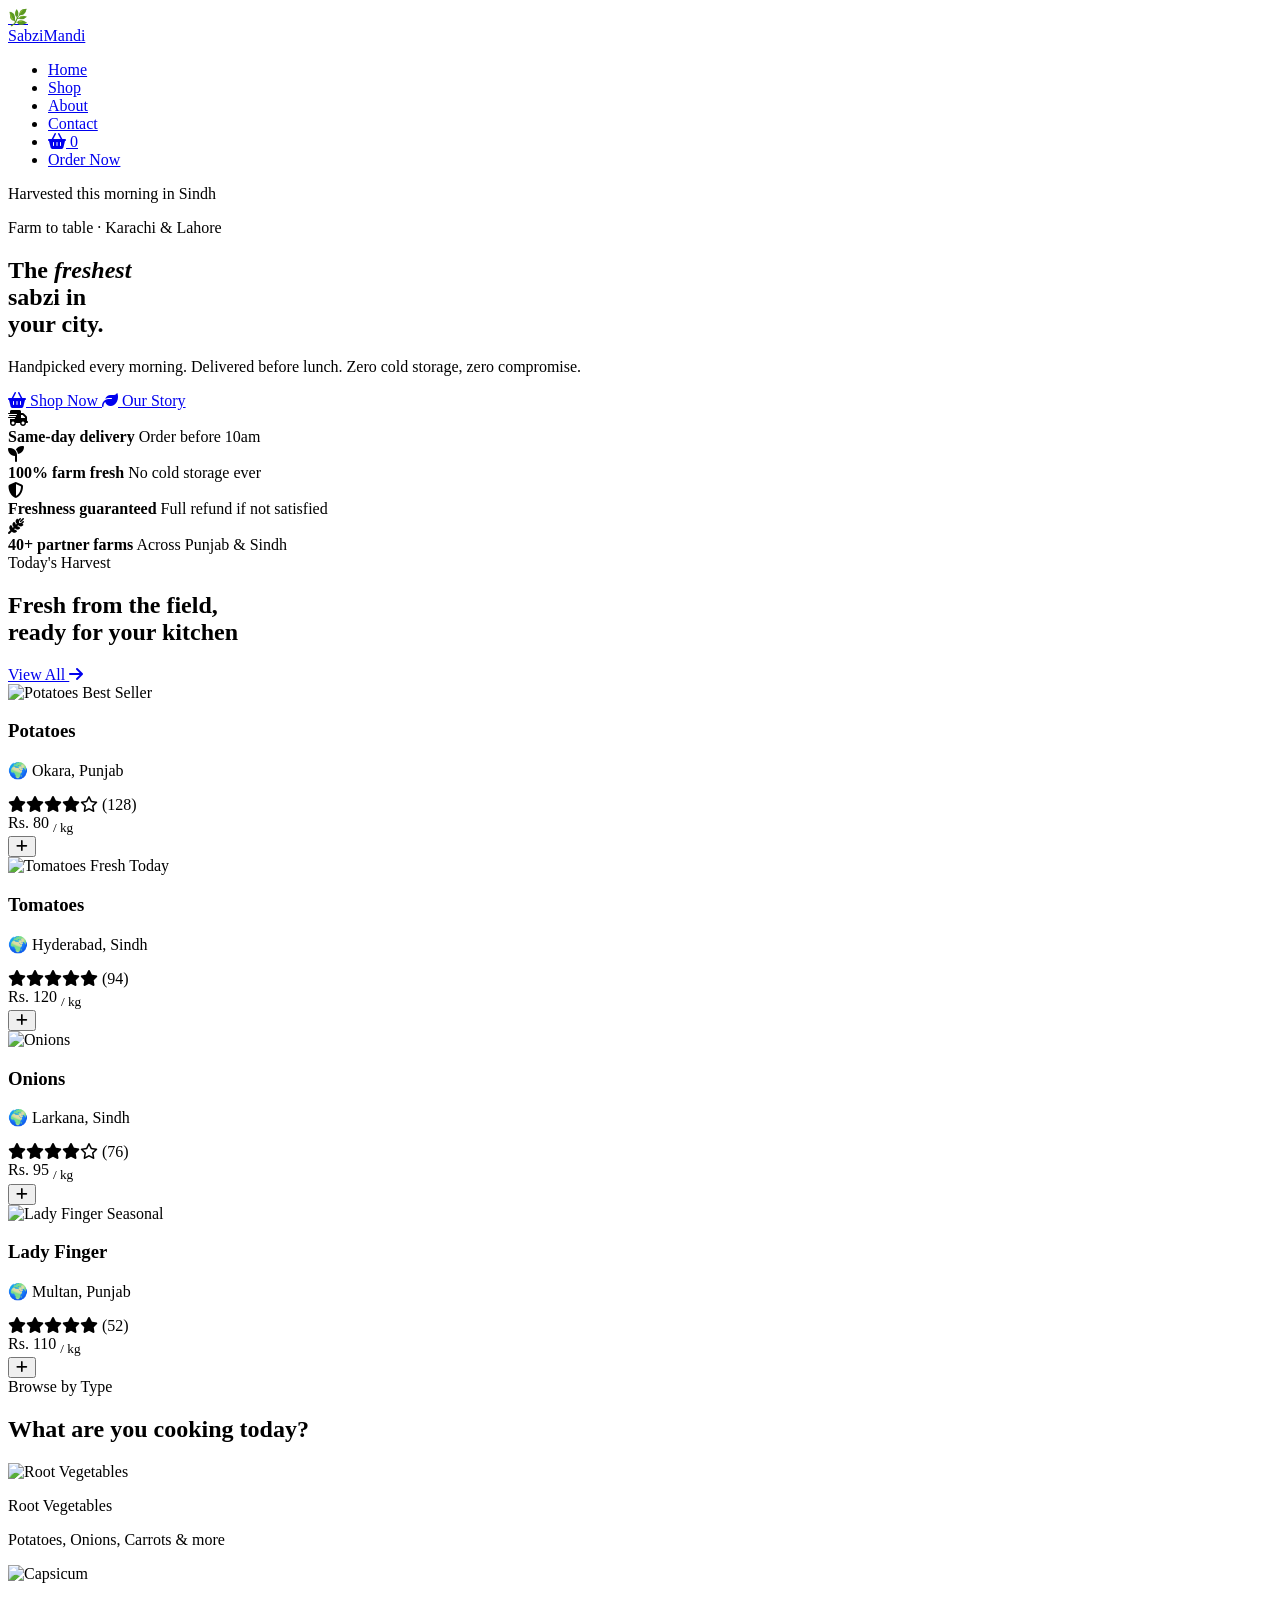
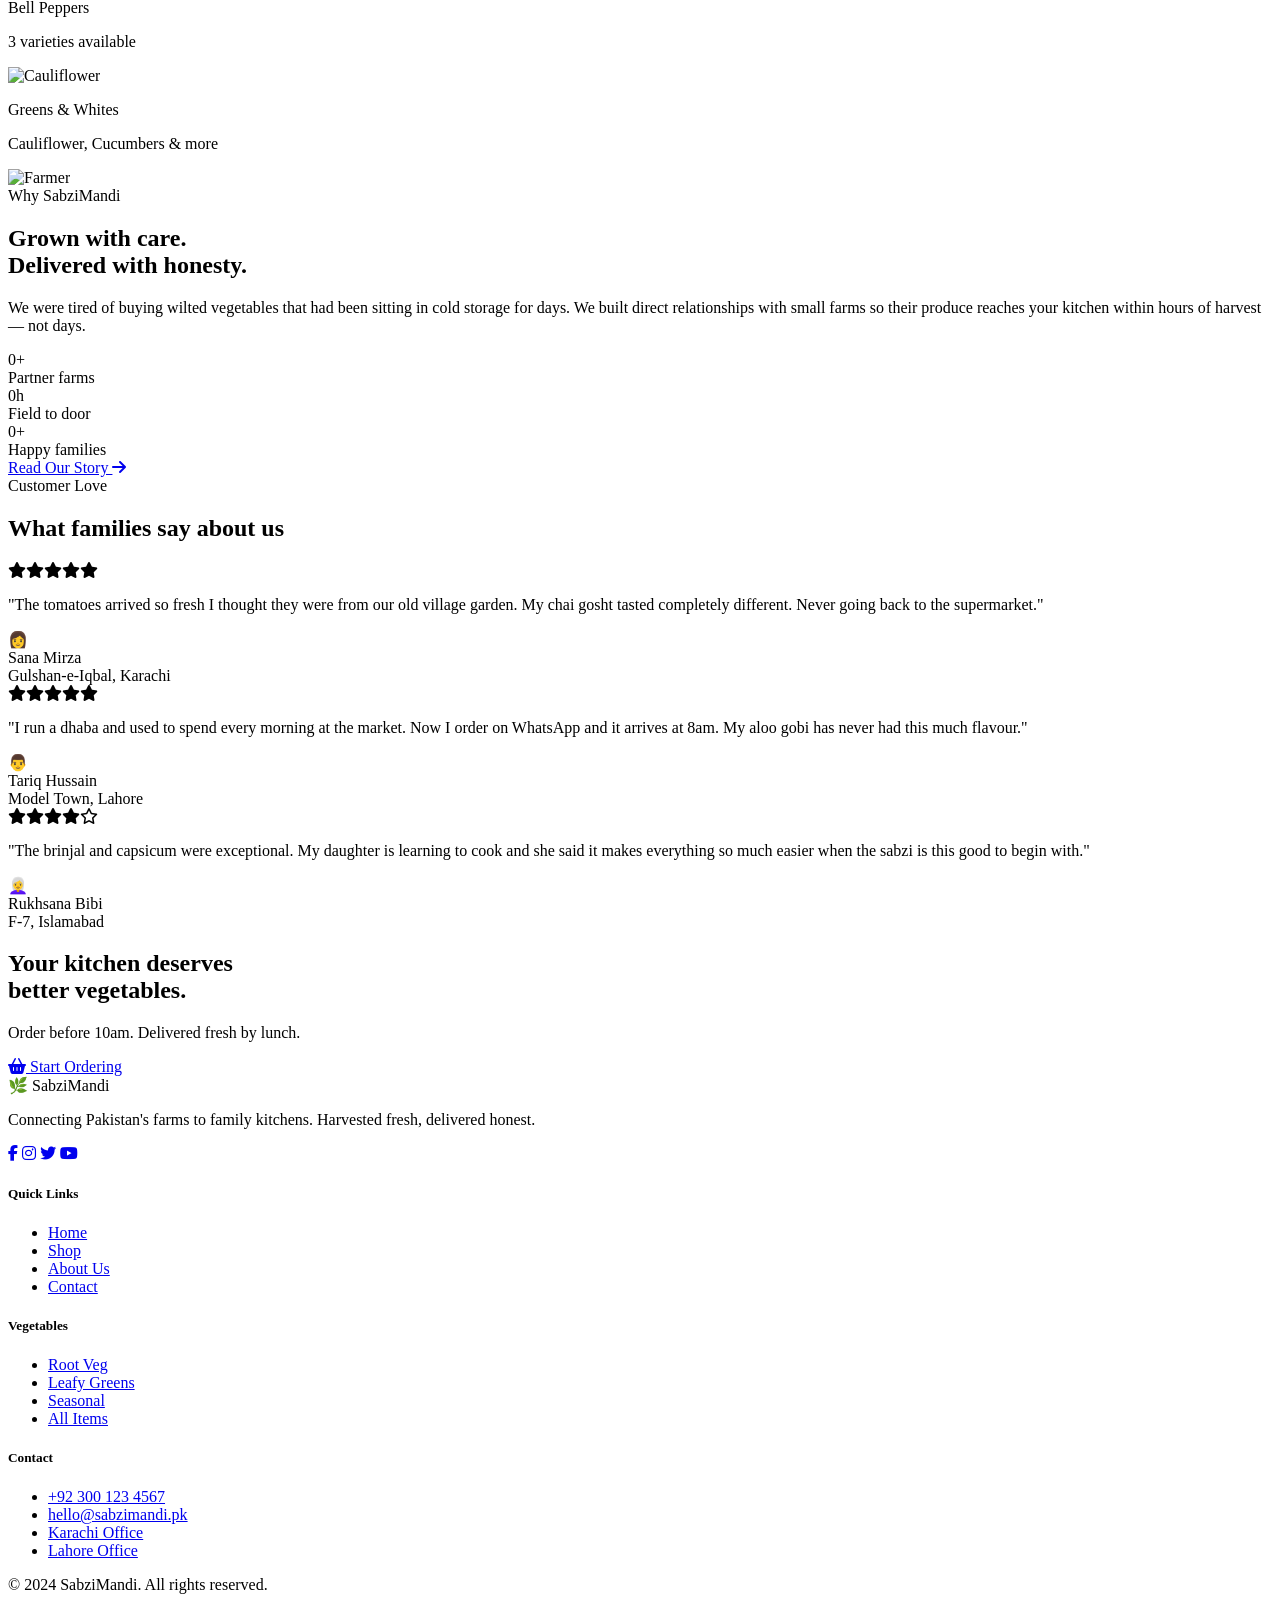
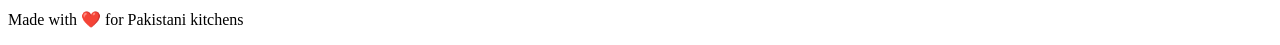
==== index.html @ 68f0e215 "index.html code updated" ====
<!DOCTYPE html>
<html lang="en">
<head>
  <meta charset="UTF-8" />
  <meta name="viewport" content="width=device-width, initial-scale=1.0" />
  <title>SabziMandi — Farm Fresh Vegetables</title>
  <link rel="stylesheet" href="https://cdnjs.cloudflare.com/ajax/libs/font-awesome/6.5.1/css/all.min.css" crossorigin="anonymous" />
  <link rel="stylesheet" href="css/main.css" />
  <link rel="stylesheet" href="css/style.css" />
</head>
<body>

<!-- ── NAV ── -->
<nav class="nav">
  <a class="nav-brand" href="index.html">
    <div class="brand-icon">🌿</div>
    <span class="brand-name">SabziMandi</span>
  </a>
  <ul class="nav-links">
    <li><a href="index.html" class="active">Home</a></li>
    <li><a href="pages/shop.html">Shop</a></li>
    <li><a href="pages/about.html">About</a></li>
    <li><a href="pages/contact.html">Contact</a></li>
    <li>
      <a href="pages/cart.html" class="cart-badge">
        <i class="fa-solid fa-basket-shopping"></i>
        <span class="cart-count count">0</span>
      </a>
    </li>
    <li><a href="pages/shop.html" class="nav-cta-btn">Order Now</a></li>
  </ul>
  <div class="nav-hamburger" onclick="document.querySelector('.nav-links').style.display='flex'">
    <span></span><span></span><span></span>
  </div>
</nav>

<!-- ── HERO ── -->
<section class="hero">
  <div class="hero-parallax"></div>
  <div class="hero-overlay"></div>

  <div class="hero-pill">
    <div class="dot"></div>
    Harvested this morning in Sindh
  </div>

  <div class="hero-content">
    <p class="eyebrow">Farm to table · Karachi & Lahore</p>
    <h1 class="hero-title">
      The <em>freshest</em><br>sabzi in<br>your city.
    </h1>
    <p class="hero-sub">Handpicked every morning. Delivered before lunch. Zero cold storage, zero compromise.</p>
    <div class="hero-actions">
      <a href="pages/shop.html" class="btn btn-primary">
        <i class="fa-solid fa-basket-shopping"></i> Shop Now
      </a>
      <a href="pages/about.html" class="btn btn-ghost">
        <i class="fa-solid fa-leaf"></i> Our Story
      </a>
    </div>
  </div>
</section>

<!-- ── TRUST STRIP ── -->
<div class="trust">
  <div class="trust-item reveal delay-1">
    <i class="fa-solid fa-truck-fast"></i>
    <div class="trust-item-text">
      <strong>Same-day delivery</strong>
      <span>Order before 10am</span>
    </div>
  </div>
  <div class="trust-item reveal delay-2">
    <i class="fa-solid fa-seedling"></i>
    <div class="trust-item-text">
      <strong>100% farm fresh</strong>
      <span>No cold storage ever</span>
    </div>
  </div>
  <div class="trust-item reveal delay-3">
    <i class="fa-solid fa-shield-halved"></i>
    <div class="trust-item-text">
      <strong>Freshness guaranteed</strong>
      <span>Full refund if not satisfied</span>
    </div>
  </div>
  <div class="trust-item reveal delay-4">
    <i class="fa-solid fa-wheat-awn"></i>
    <div class="trust-item-text">
      <strong>40+ partner farms</strong>
      <span>Across Punjab & Sindh</span>
    </div>
  </div>
</div>

<!-- ── FEATURED PRODUCTS ── -->
<section class="section products-section" id="items">
  <div class="section-header">
    <div class="section-title-group reveal">
      <span class="eyebrow">Today's Harvest</span>
      <h2>Fresh from the field,<br>ready for your kitchen</h2>
    </div>
    <a href="pages/shop.html" class="btn btn-dark reveal">
      View All <i class="fa-solid fa-arrow-right"></i>
    </a>
  </div>

  <div class="products-grid" data-stagger>

    <div class="product-card">
      <div class="product-card-img">
        <img src="https://images.unsplash.com/photo-1518977676601-b53f82aba655?w=500&q=80" alt="Potatoes" loading="lazy" />
        <span class="product-badge badge-hot">Best Seller</span>
      </div>
      <div class="product-card-body">
        <h3 class="product-name">Potatoes</h3>
        <p class="product-origin">🌍 Okara, Punjab</p>
        <div class="product-stars">
          <i class="fa-solid fa-star"></i><i class="fa-solid fa-star"></i><i class="fa-solid fa-star"></i><i class="fa-solid fa-star"></i><i class="fa-regular fa-star"></i>
          <span>(128)</span>
        </div>
        <div class="product-footer">
          <div class="product-price">Rs. 80 <sub>/ kg</sub></div>
          <button type="button" class="add-btn" onclick="addToCart('Potatoes', 80, '')" aria-label="Add Potatoes to cart">
            <i class="fa-solid fa-plus"></i>
          </button>
        </div>
      </div>
    </div>

    <div class="product-card">
      <div class="product-card-img">
        <img src="https://images.unsplash.com/photo-1582284540020-8acbe03f4924?w=500&q=80" alt="Tomatoes" loading="lazy" />
        <span class="product-badge badge-fresh">Fresh Today</span>
      </div>
      <div class="product-card-body">
        <h3 class="product-name">Tomatoes</h3>
        <p class="product-origin">🌍 Hyderabad, Sindh</p>
        <div class="product-stars">
          <i class="fa-solid fa-star"></i><i class="fa-solid fa-star"></i><i class="fa-solid fa-star"></i><i class="fa-solid fa-star"></i><i class="fa-solid fa-star"></i>
          <span>(94)</span>
        </div>
        <div class="product-footer">
          <div class="product-price">Rs. 120 <sub>/ kg</sub></div>
          <button type="button" class="add-btn" onclick="addToCart('Tomatoes', 120, '')" aria-label="Add Tomatoes to cart">
            <i class="fa-solid fa-plus"></i>
          </button>
        </div>
      </div>
    </div>

    <div class="product-card">
      <div class="product-card-img">
        <img src="https://images.unsplash.com/photo-1508747703725-719777637510?w=500&q=80" alt="Onions" loading="lazy" />
      </div>
      <div class="product-card-body">
        <h3 class="product-name">Onions</h3>
        <p class="product-origin">🌍 Larkana, Sindh</p>
        <div class="product-stars">
          <i class="fa-solid fa-star"></i><i class="fa-solid fa-star"></i><i class="fa-solid fa-star"></i><i class="fa-solid fa-star"></i><i class="fa-regular fa-star"></i>
          <span>(76)</span>
        </div>
        <div class="product-footer">
          <div class="product-price">Rs. 95 <sub>/ kg</sub></div>
          <button type="button" class="add-btn" onclick="addToCart('Onions', 95, '')" aria-label="Add Onions to cart">
            <i class="fa-solid fa-plus"></i>
          </button>
        </div>
      </div>
    </div>

    <div class="product-card">
      <div class="product-card-img">
        <img src="https://images.unsplash.com/photo-1628773822503-930a7eaecf80?w=500&q=80" alt="Lady Finger" loading="lazy" />
        <span class="product-badge badge-new">Seasonal</span>
      </div>
      <div class="product-card-body">
        <h3 class="product-name">Lady Finger</h3>
        <p class="product-origin">🌍 Multan, Punjab</p>
        <div class="product-stars">
          <i class="fa-solid fa-star"></i><i class="fa-solid fa-star"></i><i class="fa-solid fa-star"></i><i class="fa-solid fa-star"></i><i class="fa-solid fa-star"></i>
          <span>(52)</span>
        </div>
        <div class="product-footer">
          <div class="product-price">Rs. 110 <sub>/ kg</sub></div>
          <button type="button" class="add-btn" onclick="addToCart('Lady Finger', 110, '')" aria-label="Add Lady Finger to cart">
            <i class="fa-solid fa-plus"></i>
          </button>
        </div>
      </div>
    </div>

  </div>
</section>

<!-- ── CATEGORIES ── -->
<section class="section-sm categories-section">
  <div class="section-header">
    <div class="section-title-group reveal">
      <span class="eyebrow">Browse by Type</span>
      <h2>What are you cooking today?</h2>
    </div>
  </div>
  <div class="categories-grid">
    <div class="category-card large reveal">
      <img src="https://images.unsplash.com/photo-1512621776951-a57141f2eefd?w=600&q=80" alt="Root Vegetables" loading="lazy" />
      <div class="category-overlay">
        <p class="category-label">Root Vegetables</p>
        <p class="category-count">Potatoes, Onions, Carrots & more</p>
      </div>
    </div>
    <div class="category-card reveal delay-1">
      <img src="https://images.unsplash.com/photo-1592924357228-91a4daadcfea?w=600&q=80" alt="Capsicum" loading="lazy" />
      <div class="category-overlay">
        <p class="category-label">Bell Peppers</p>
        <p class="category-count">3 varieties available</p>
      </div>
    </div>
    <div class="category-card reveal delay-2">
      <img src="https://images.unsplash.com/photo-1568584711075-3d021a7c3ca3?w=600&q=80" alt="Cauliflower" loading="lazy" />
      <div class="category-overlay">
        <p class="category-label">Greens & Whites</p>
        <p class="category-count">Cauliflower, Cucumbers & more</p>
      </div>
    </div>
  </div>
</section>

<!-- ── ABOUT BAND ── -->
<section class="about-band" id="about">
  <div class="about-band-img reveal-left">
    <img src="https://images.unsplash.com/photo-1595855759920-86582396756a?w=900&q=80" alt="Farmer" loading="lazy" />
  </div>
  <div class="about-band-content reveal-right">
    <span class="eyebrow">Why SabziMandi</span>
    <h2>Grown with care.<br>Delivered with honesty.</h2>
    <p>We were tired of buying wilted vegetables that had been sitting in cold storage for days. We built direct relationships with small farms so their produce reaches your kitchen within hours of harvest — not days.</p>
    <div class="stats-row">
      <div>
        <div class="stat-num"><span data-count="40">0</span>+</div>
        <div class="stat-lbl">Partner farms</div>
      </div>
      <div>
        <div class="stat-num"><span data-count="6">0</span>h</div>
        <div class="stat-lbl">Field to door</div>
      </div>
      <div>
        <div class="stat-num"><span data-count="12000">0</span>+</div>
        <div class="stat-lbl">Happy families</div>
      </div>
    </div>
    <a href="pages/about.html" class="btn btn-primary">
      Read Our Story <i class="fa-solid fa-arrow-right"></i>
    </a>
  </div>
</section>

<!-- ── TESTIMONIALS ── -->
<section class="section testimonials-section">
  <div class="section-header">
    <div class="section-title-group reveal">
      <span class="eyebrow">Customer Love</span>
      <h2>What families say about us</h2>
    </div>
  </div>
  <div class="testi-grid">
    <div class="testi-card reveal delay-1">
      <div class="testi-stars">
        <i class="fa-solid fa-star"></i><i class="fa-solid fa-star"></i><i class="fa-solid fa-star"></i><i class="fa-solid fa-star"></i><i class="fa-solid fa-star"></i>
      </div>
      <p class="testi-quote">"The tomatoes arrived so fresh I thought they were from our old village garden. My chai gosht tasted completely different. Never going back to the supermarket."</p>
      <div class="testi-author">
        <div class="testi-avatar">👩</div>
        <div>
          <div class="testi-name">Sana Mirza</div>
          <div class="testi-loc">Gulshan-e-Iqbal, Karachi</div>
        </div>
      </div>
    </div>
    <div class="testi-card reveal delay-2">
      <div class="testi-stars">
        <i class="fa-solid fa-star"></i><i class="fa-solid fa-star"></i><i class="fa-solid fa-star"></i><i class="fa-solid fa-star"></i><i class="fa-solid fa-star"></i>
      </div>
      <p class="testi-quote">"I run a dhaba and used to spend every morning at the market. Now I order on WhatsApp and it arrives at 8am. My aloo gobi has never had this much flavour."</p>
      <div class="testi-author">
        <div class="testi-avatar">👨</div>
        <div>
          <div class="testi-name">Tariq Hussain</div>
          <div class="testi-loc">Model Town, Lahore</div>
        </div>
      </div>
    </div>
    <div class="testi-card reveal delay-3">
      <div class="testi-stars">
        <i class="fa-solid fa-star"></i><i class="fa-solid fa-star"></i><i class="fa-solid fa-star"></i><i class="fa-solid fa-star"></i><i class="fa-regular fa-star"></i>
      </div>
      <p class="testi-quote">"The brinjal and capsicum were exceptional. My daughter is learning to cook and she said it makes everything so much easier when the sabzi is this good to begin with."</p>
      <div class="testi-author">
        <div class="testi-avatar">👩‍🦳</div>
        <div>
          <div class="testi-name">Rukhsana Bibi</div>
          <div class="testi-loc">F-7, Islamabad</div>
        </div>
      </div>
    </div>
  </div>
</section>

<!-- ── CTA BAND ── -->
<div class="cta-band reveal">
  <div>
    <h2>Your kitchen deserves<br>better vegetables.</h2>
    <p>Order before 10am. Delivered fresh by lunch.</p>
  </div>
  <a href="pages/shop.html" class="btn btn-dark">
    <i class="fa-solid fa-basket-shopping"></i> Start Ordering
  </a>
</div>

<!-- ── FOOTER ── -->
<footer class="footer">
  <div class="footer-grid">
    <div>
      <div class="footer-brand-name">🌿 SabziMandi</div>
      <p class="footer-tagline">Connecting Pakistan's farms to family kitchens. Harvested fresh, delivered honest.</p>
      <div class="footer-social">
        <a href="#"><i class="fa-brands fa-facebook-f"></i></a>
        <a href="#"><i class="fa-brands fa-instagram"></i></a>
        <a href="#"><i class="fa-brands fa-twitter"></i></a>
        <a href="#"><i class="fa-brands fa-youtube"></i></a>
      </div>
    </div>
    <div class="footer-col">
      <h5>Quick Links</h5>
      <ul>
        <li><a href="index.html">Home</a></li>
        <li><a href="pages/shop.html">Shop</a></li>
        <li><a href="pages/about.html">About Us</a></li>
        <li><a href="pages/contact.html">Contact</a></li>
      </ul>
    </div>
    <div class="footer-col">
      <h5>Vegetables</h5>
      <ul>
        <li><a href="pages/shop.html">Root Veg</a></li>
        <li><a href="pages/shop.html">Leafy Greens</a></li>
        <li><a href="pages/shop.html">Seasonal</a></li>
        <li><a href="pages/shop.html">All Items</a></li>
      </ul>
    </div>
    <div class="footer-col">
      <h5>Contact</h5>
      <ul>
        <li><a href="tel:+923001234567">+92 300 123 4567</a></li>
        <li><a href="mailto:hello@sabzimandi.pk">hello@sabzimandi.pk</a></li>
        <li><a href="#">Karachi Office</a></li>
        <li><a href="#">Lahore Office</a></li>
      </ul>
    </div>
  </div>
  <div class="footer-bottom">
    <p>© 2024 SabziMandi. All rights reserved.</p>
    <p>Made with ❤️ for Pakistani kitchens</p>
  </div>
</footer>

<script src="js/main.js"></script>
</body>
</html>
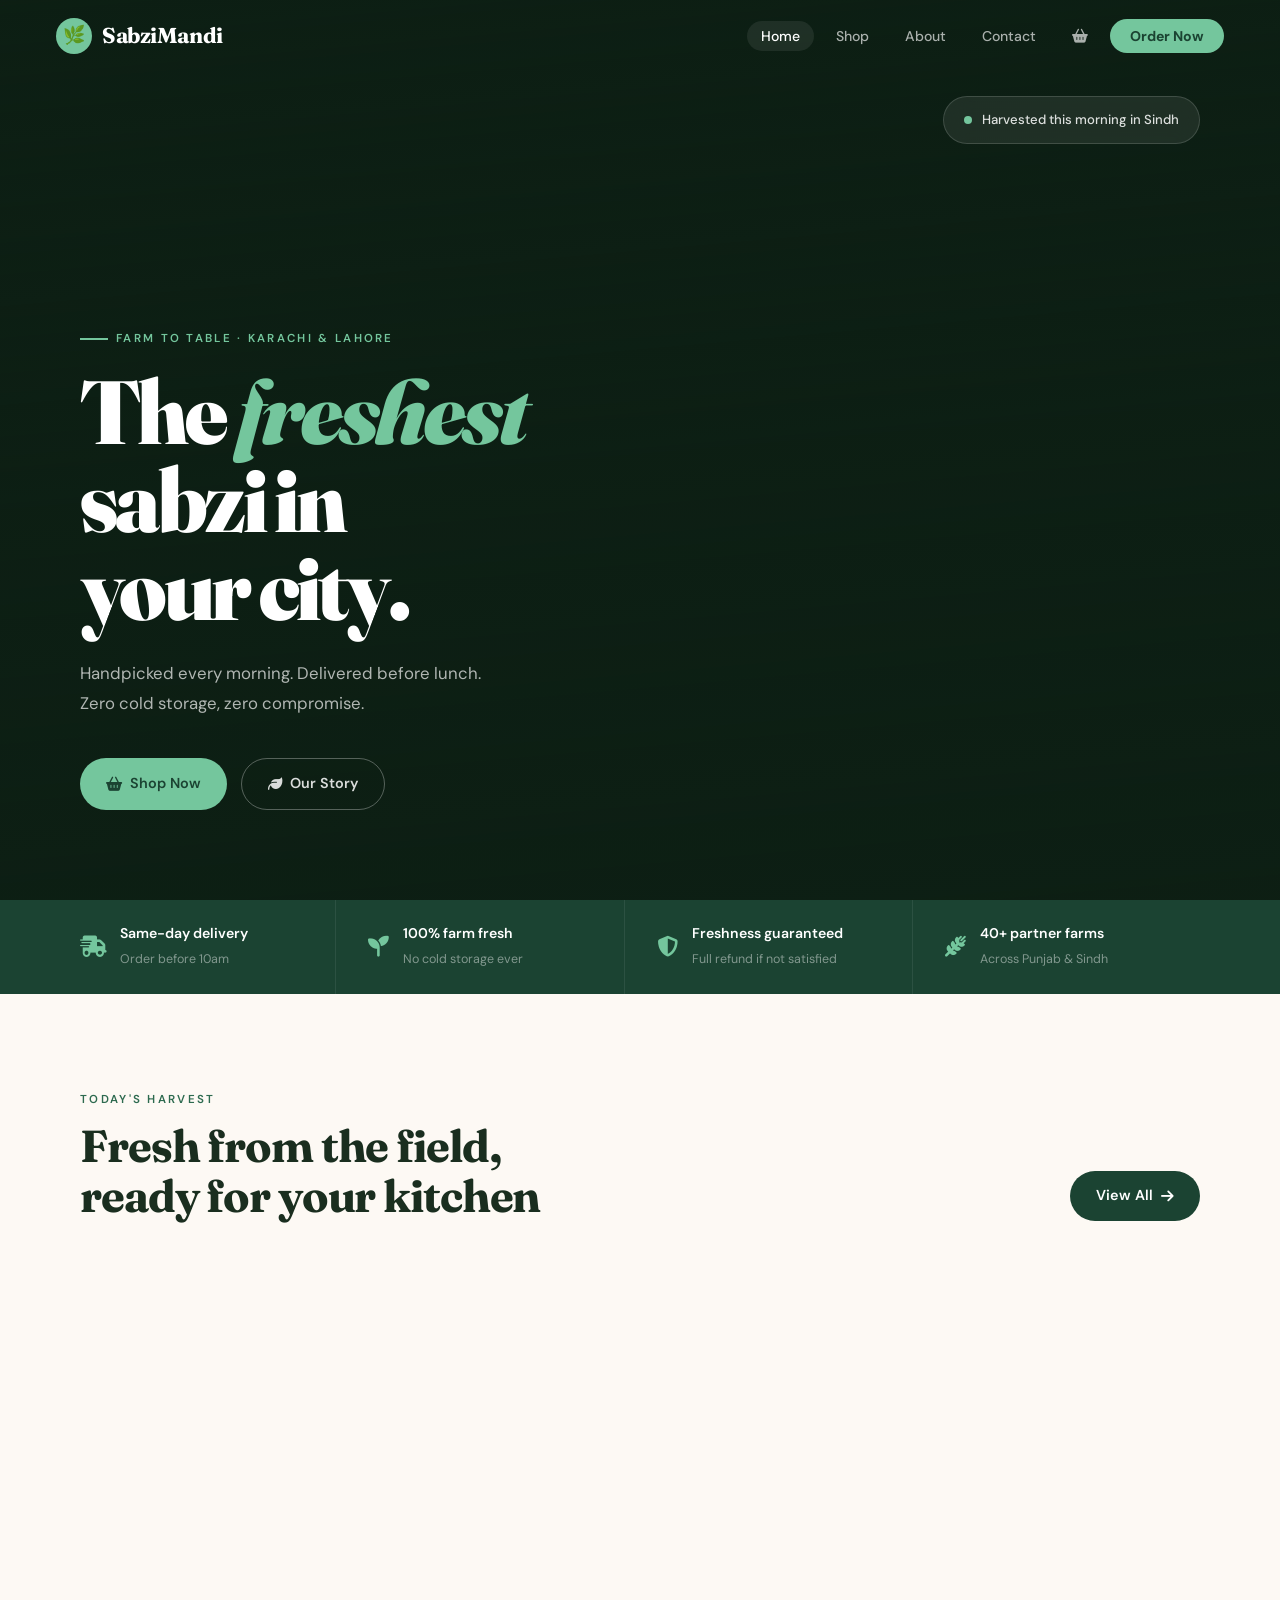
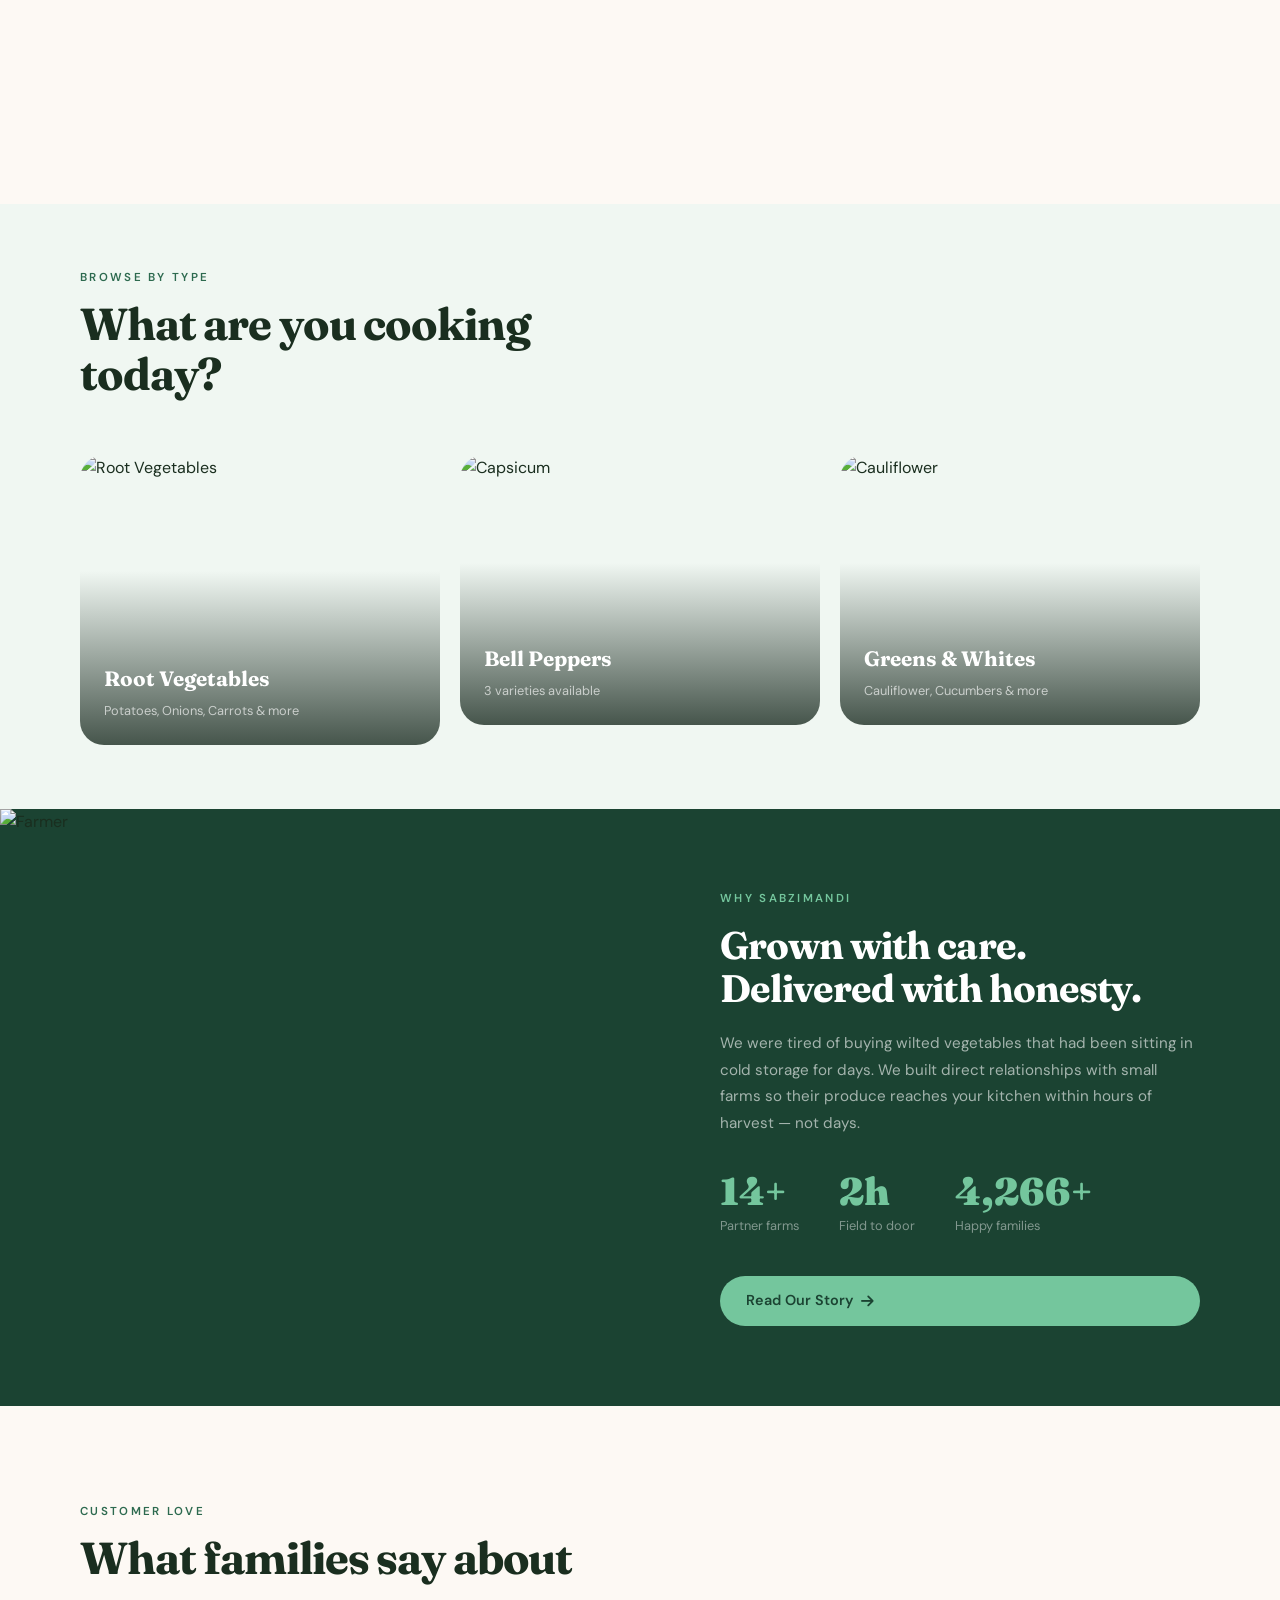
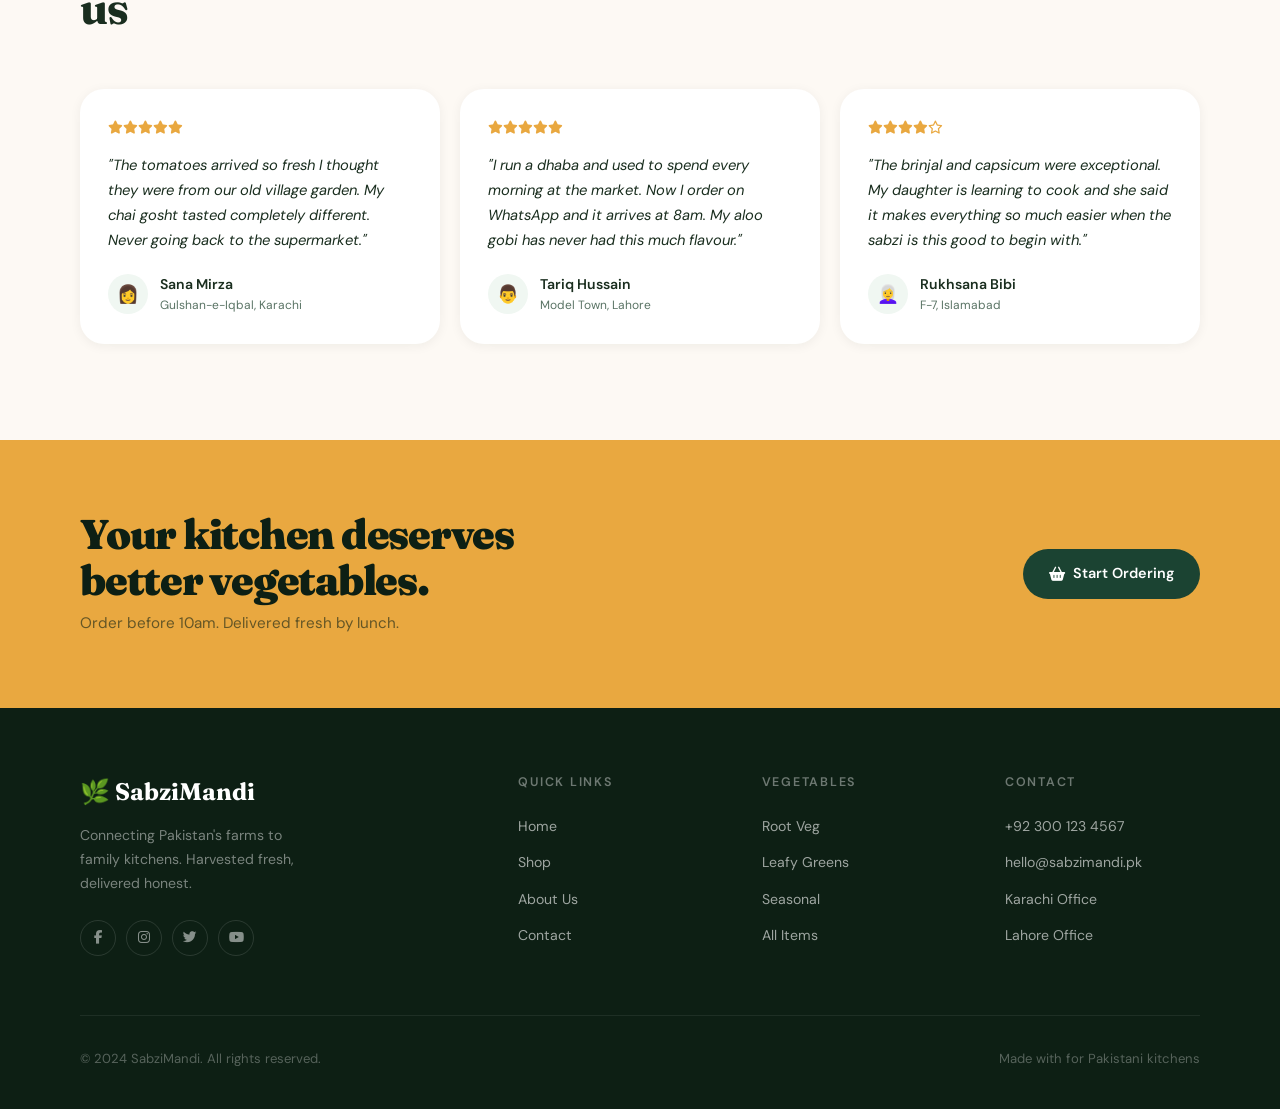
==== commit 7d087274: "Redesign website and update project structure" ====
--- a/index.html
+++ b/index.html
@@ -5,8 +5,405 @@
   <meta name="viewport" content="width=device-width, initial-scale=1.0" />
   <title>SabziMandi — Farm Fresh Vegetables</title>
   <link rel="stylesheet" href="https://cdnjs.cloudflare.com/ajax/libs/font-awesome/6.5.1/css/all.min.css" crossorigin="anonymous" />
-  <link rel="stylesheet" href="css/main.css" />
-  <link rel="stylesheet" href="css/style.css" />
+  <link rel="stylesheet" href="css/styles.css" />
+  <style>
+    /* ── HERO ── */
+    .hero {
+      position: relative;
+      min-height: 100vh;
+      display: flex;
+      flex-direction: column;
+      justify-content: flex-end;
+      padding: 0 80px 90px;
+      overflow: hidden;
+      background: var(--ink);
+    }
+    .hero-parallax {
+      position: absolute;
+      inset: -20%;
+      background: url('https://images.unsplash.com/photo-1590779033100-9f60a05a013d?w=1800&q=85') center/cover no-repeat;
+      will-change: transform;
+    }
+    .hero-overlay {
+      position: absolute;
+      inset: 0;
+      background: linear-gradient(
+        175deg,
+        rgba(13,31,20,0.15) 0%,
+        rgba(13,31,20,0.65) 50%,
+        rgba(13,31,20,0.92) 100%
+      );
+    }
+    .hero-content { position: relative; z-index: 2; max-width: 700px; }
+    .hero-content .eyebrow {
+      color: var(--sage);
+      display: flex; align-items: center; gap: 8px;
+      margin-bottom: 20px;
+    }
+    .hero-content .eyebrow::before {
+      content: '';
+      width: 28px; height: 2px;
+      background: var(--sage);
+      display: inline-block;
+    }
+    .hero-title {
+      font-family: 'Fraunces', serif;
+      font-size: clamp(3.2rem, 7vw, 6rem);
+      font-weight: 900;
+      color: #fff;
+      line-height: 0.98;
+      letter-spacing: -0.04em;
+      margin-bottom: 28px;
+    }
+    .hero-title em {
+      font-style: italic;
+      color: var(--sage);
+    }
+    .hero-sub {
+      font-size: 1.05rem;
+      color: rgba(255,255,255,0.68);
+      max-width: 420px;
+      line-height: 1.75;
+      margin-bottom: 40px;
+    }
+    .hero-actions { display: flex; gap: 14px; flex-wrap: wrap; }
+
+    /* floating pill top-right */
+    .hero-pill {
+      position: absolute;
+      top: 96px; right: 80px;
+      z-index: 2;
+      background: rgba(255,255,255,0.08);
+      backdrop-filter: blur(12px);
+      border: 1px solid rgba(255,255,255,0.15);
+      border-radius: var(--r-full);
+      padding: 12px 20px;
+      display: flex; align-items: center; gap: 10px;
+      color: rgba(255,255,255,0.85);
+      font-size: 0.82rem;
+      font-weight: 500;
+    }
+    .hero-pill .dot {
+      width: 8px; height: 8px;
+      background: var(--sage);
+      border-radius: 50%;
+      animation: pulse 2s infinite;
+    }
+    @keyframes pulse {
+      0%,100% { box-shadow: 0 0 0 0 rgba(116,198,157,0.6); }
+      50%      { box-shadow: 0 0 0 6px rgba(116,198,157,0); }
+    }
+
+    /* ── TRUST STRIP ── */
+    .trust {
+      background: var(--forest);
+      padding: 0 80px;
+      display: flex;
+      align-items: stretch;
+      overflow: hidden;
+    }
+    .trust-item {
+      flex: 1;
+      display: flex;
+      align-items: center;
+      gap: 14px;
+      padding: 22px 0;
+      border-right: 1px solid rgba(255,255,255,0.08);
+      padding-right: 32px;
+      padding-left: 32px;
+    }
+    .trust-item:first-child { padding-left: 0; }
+    .trust-item:last-child { border-right: none; }
+    .trust-item i { font-size: 1.3rem; color: var(--sage); flex-shrink: 0; }
+    .trust-item-text strong {
+      display: block;
+      font-size: 0.88rem;
+      font-weight: 600;
+      color: #fff;
+    }
+    .trust-item-text span {
+      font-size: 0.78rem;
+      color: rgba(255,255,255,0.45);
+    }
+
+    /* ── FEATURED PRODUCTS ── */
+    .products-section { background: var(--cream); }
+    .products-grid {
+      display: grid;
+      grid-template-columns: repeat(4, 1fr);
+      gap: 20px;
+    }
+
+    /* ── PRODUCT CARD ── */
+    .product-card {
+      background: #fff;
+      border-radius: var(--r-lg);
+      overflow: hidden;
+      box-shadow: 0 2px 12px rgba(13,31,20,0.07);
+      transition: transform 0.3s cubic-bezier(0.34,1.56,0.64,1), box-shadow 0.3s;
+      cursor: pointer;
+      display: flex; flex-direction: column;
+    }
+    .product-card:hover { transform: translateY(-8px); box-shadow: var(--shadow-lg); }
+    .product-card-img {
+      position: relative;
+      aspect-ratio: 1;
+      overflow: hidden;
+      background: var(--mist);
+    }
+    .product-card-img img {
+      width: 100%; height: 100%;
+      object-fit: cover;
+      display: block;
+      transition: transform 0.45s ease;
+    }
+    .product-card:hover .product-card-img img { transform: scale(1.08); }
+    .product-badge {
+      position: absolute;
+      top: 12px; left: 12px;
+      font-size: 0.68rem;
+      font-weight: 700;
+      letter-spacing: 0.06em;
+      text-transform: uppercase;
+      padding: 4px 10px;
+      border-radius: var(--r-full);
+    }
+    .badge-fresh { background: var(--sage); color: var(--forest); }
+    .badge-hot  { background: var(--rust); color: #fff; }
+    .badge-new  { background: var(--amber); color: var(--ink); }
+    .product-card-body {
+      padding: 16px 18px 20px;
+      flex: 1;
+      display: flex; flex-direction: column;
+    }
+    .product-name {
+      font-family: 'Fraunces', serif;
+      font-size: 1.1rem;
+      font-weight: 700;
+      color: var(--text);
+      margin-bottom: 4px;
+    }
+    .product-origin {
+      font-size: 0.75rem;
+      color: var(--muted);
+      margin-bottom: 8px;
+    }
+    .product-stars {
+      display: flex; gap: 2px;
+      color: var(--amber);
+      font-size: 0.72rem;
+      margin-bottom: 12px;
+    }
+    .product-stars span { font-size: 0.72rem; color: var(--muted); margin-left: 4px; }
+    .product-footer {
+      margin-top: auto;
+      display: flex;
+      align-items: center;
+      justify-content: space-between;
+    }
+    .product-price {
+      font-family: 'Fraunces', serif;
+      font-size: 1.2rem;
+      font-weight: 700;
+      color: var(--forest);
+    }
+    .product-price sub {
+      font-family: 'DM Sans', sans-serif;
+      font-size: 0.72rem;
+      font-weight: 500;
+      color: var(--muted);
+      vertical-align: baseline;
+    }
+    .add-btn {
+      width: 38px; height: 38px;
+      border-radius: 50%;
+      background: var(--forest);
+      color: #fff;
+      border: none;
+      cursor: pointer;
+      display: flex; align-items: center; justify-content: center;
+      font-size: 1rem;
+      transition: background 0.2s, transform 0.2s;
+      flex-shrink: 0;
+    }
+    .add-btn:hover { background: var(--fern); transform: scale(1.1); }
+
+    /* ── CATEGORIES ── */
+    .categories-section { background: var(--mist); }
+    .categories-grid {
+      display: grid;
+      grid-template-columns: repeat(3, 1fr);
+      gap: 20px;
+    }
+    .category-card {
+      border-radius: var(--r-lg);
+      overflow: hidden;
+      position: relative;
+      aspect-ratio: 4/3;
+      cursor: pointer;
+    }
+    .category-card img {
+      width: 100%; height: 100%;
+      object-fit: cover;
+      display: block;
+      transition: transform 0.5s ease;
+    }
+    .category-card:hover img { transform: scale(1.06); }
+    .category-overlay {
+      position: absolute;
+      inset: 0;
+      background: linear-gradient(0deg, rgba(13,31,20,0.75) 0%, transparent 60%);
+      display: flex;
+      flex-direction: column;
+      justify-content: flex-end;
+      padding: 24px;
+    }
+    .category-label {
+      font-family: 'Fraunces', serif;
+      font-size: 1.3rem;
+      font-weight: 700;
+      color: #fff;
+      margin-bottom: 4px;
+    }
+    .category-count { font-size: 0.8rem; color: rgba(255,255,255,0.65); }
+    .category-card.large { grid-row: span 2; aspect-ratio: auto; }
+
+    /* ── ABOUT BAND ── */
+    .about-band {
+      background: var(--forest);
+      display: grid;
+      grid-template-columns: 1fr 1fr;
+      gap: 0;
+    }
+    .about-band-img {
+      position: relative;
+      min-height: 560px;
+      overflow: hidden;
+    }
+    .about-band-img img {
+      width: 100%; height: 100%;
+      object-fit: cover;
+      display: block;
+    }
+    .about-band-content {
+      padding: 80px;
+      display: flex;
+      flex-direction: column;
+      justify-content: center;
+    }
+    .about-band-content .eyebrow { color: var(--sage); margin-bottom: 16px; }
+    .about-band-content h2 {
+      font-family: 'Fraunces', serif;
+      font-size: clamp(2rem, 3vw, 2.6rem);
+      font-weight: 700;
+      color: #fff;
+      line-height: 1.12;
+      letter-spacing: -0.025em;
+      margin-bottom: 20px;
+    }
+    .about-band-content p {
+      color: rgba(255,255,255,0.6);
+      font-size: 0.95rem;
+      line-height: 1.75;
+      margin-bottom: 36px;
+    }
+    .stats-row {
+      display: flex;
+      gap: 40px;
+      margin-bottom: 40px;
+    }
+    .stat-num {
+      font-family: 'Fraunces', serif;
+      font-size: 2.4rem;
+      font-weight: 900;
+      color: var(--sage);
+      line-height: 1;
+    }
+    .stat-lbl { font-size: 0.8rem; color: rgba(255,255,255,0.45); margin-top: 4px; }
+
+    /* ── TESTIMONIALS ── */
+    .testimonials-section { background: var(--cream); }
+    .testi-grid {
+      display: grid;
+      grid-template-columns: repeat(3, 1fr);
+      gap: 20px;
+    }
+    .testi-card {
+      background: #fff;
+      border-radius: var(--r-lg);
+      padding: 28px;
+      box-shadow: 0 2px 12px rgba(13,31,20,0.06);
+    }
+    .testi-stars { color: var(--amber); font-size: 0.82rem; margin-bottom: 14px; }
+    .testi-quote {
+      font-size: 0.92rem;
+      color: var(--text);
+      line-height: 1.7;
+      margin-bottom: 20px;
+      font-style: italic;
+    }
+    .testi-author { display: flex; align-items: center; gap: 12px; }
+    .testi-avatar {
+      width: 40px; height: 40px;
+      border-radius: 50%;
+      background: var(--mist);
+      display: flex; align-items: center; justify-content: center;
+      font-size: 1.1rem;
+    }
+    .testi-name { font-weight: 600; font-size: 0.88rem; color: var(--text); }
+    .testi-loc  { font-size: 0.75rem; color: var(--muted); }
+
+    /* ── CTA BAND ── */
+    .cta-band {
+      background: var(--amber);
+      padding: 72px 80px;
+      display: flex;
+      align-items: center;
+      justify-content: space-between;
+      gap: 40px;
+      flex-wrap: wrap;
+    }
+    .cta-band h2 {
+      font-family: 'Fraunces', serif;
+      font-size: clamp(1.8rem, 3.5vw, 2.6rem);
+      font-weight: 900;
+      color: var(--ink);
+      letter-spacing: -0.03em;
+      line-height: 1.1;
+    }
+    .cta-band p { color: rgba(13,31,20,0.6); font-size: 0.95rem; margin-top: 8px; }
+
+    /* ── RESPONSIVE ── */
+    @media (max-width: 1024px) {
+      .hero { padding: 0 40px 72px; }
+      .hero-pill { right: 40px; }
+      .trust { padding: 0 40px; }
+      .products-grid { grid-template-columns: repeat(2, 1fr); }
+      .categories-grid { grid-template-columns: 1fr 1fr; }
+      .about-band { grid-template-columns: 1fr; }
+      .about-band-img { min-height: 320px; }
+      .about-band-content { padding: 56px 40px; }
+      .testi-grid { grid-template-columns: 1fr 1fr; }
+      .cta-band { padding: 56px 40px; }
+    }
+    @media (max-width: 768px) {
+      .hero { padding: 0 24px 64px; }
+      .hero-pill { display: none; }
+      .trust { flex-direction: column; padding: 0 24px; }
+      .trust-item { border-right: none; border-bottom: 1px solid rgba(255,255,255,0.08); padding: 18px 0; }
+      .trust-item:last-child { border-bottom: none; }
+      .products-grid { grid-template-columns: 1fr 1fr; gap: 14px; }
+      .categories-grid { grid-template-columns: 1fr; }
+      .category-card.large { grid-row: auto; }
+      .about-band-content { padding: 40px 24px; }
+      .testi-grid { grid-template-columns: 1fr; }
+      .cta-band { padding: 48px 24px; flex-direction: column; align-items: flex-start; }
+      .stats-row { gap: 24px; }
+    }
+    @media (max-width: 480px) {
+      .products-grid { grid-template-columns: 1fr; }
+    }
+  </style>
 </head>
 <body>
 
@@ -121,7 +518,7 @@
         </div>
         <div class="product-footer">
           <div class="product-price">Rs. 80 <sub>/ kg</sub></div>
-          <button type="button" class="add-btn" onclick="addToCart('Potatoes', 80, '')" aria-label="Add Potatoes to cart">
+          <button class="add-btn" onclick="addToCart('Potatoes', 80, '')">
             <i class="fa-solid fa-plus"></i>
           </button>
         </div>
@@ -142,7 +539,7 @@
         </div>
         <div class="product-footer">
           <div class="product-price">Rs. 120 <sub>/ kg</sub></div>
-          <button type="button" class="add-btn" onclick="addToCart('Tomatoes', 120, '')" aria-label="Add Tomatoes to cart">
+          <button class="add-btn" onclick="addToCart('Tomatoes', 120, '')">
             <i class="fa-solid fa-plus"></i>
           </button>
         </div>
@@ -162,7 +559,7 @@
         </div>
         <div class="product-footer">
           <div class="product-price">Rs. 95 <sub>/ kg</sub></div>
-          <button type="button" class="add-btn" onclick="addToCart('Onions', 95, '')" aria-label="Add Onions to cart">
+          <button class="add-btn" onclick="addToCart('Onions', 95, '')">
             <i class="fa-solid fa-plus"></i>
           </button>
         </div>
@@ -183,7 +580,7 @@
         </div>
         <div class="product-footer">
           <div class="product-price">Rs. 110 <sub>/ kg</sub></div>
-          <button type="button" class="add-btn" onclick="addToCart('Lady Finger', 110, '')" aria-label="Add Lady Finger to cart">
+          <button class="add-btn" onclick="addToCart('Lady Finger', 110, '')">
             <i class="fa-solid fa-plus"></i>
           </button>
         </div>
@@ -324,10 +721,10 @@
       <div class="footer-brand-name">🌿 SabziMandi</div>
       <p class="footer-tagline">Connecting Pakistan's farms to family kitchens. Harvested fresh, delivered honest.</p>
       <div class="footer-social">
-        <a href="#"><i class="fa-brands fa-facebook-f"></i></a>
-        <a href="#"><i class="fa-brands fa-instagram"></i></a>
-        <a href="#"><i class="fa-brands fa-twitter"></i></a>
-        <a href="#"><i class="fa-brands fa-youtube"></i></a>
+        <a href="#" aria-label="Facebook"><i class="fa-brands fa-facebook-f"></i></a>
+        <a href="#" aria-label="Instagram"><i class="fa-brands fa-instagram"></i></a>
+        <a href="#" aria-label="Twitter"><i class="fa-brands fa-twitter"></i></a>
+        <a href="#" aria-label="YouTube"><i class="fa-brands fa-youtube"></i></a>
       </div>
     </div>
     <div class="footer-col">
@@ -360,7 +757,7 @@
   </div>
   <div class="footer-bottom">
     <p>© 2024 SabziMandi. All rights reserved.</p>
-    <p>Made with ❤️ for Pakistani kitchens</p>
+    <p>Made with for Pakistani kitchens</p>
   </div>
 </footer>
 
--- a/css/styles.css
+++ b/css/styles.css
@@ -0,0 +1,379 @@
+/* ═══════════════════════════════════════════
+   SABZIMANDI — Main Stylesheet
+   Palette:
+   --ink:       #0d1f14  (near-black forest)
+   --forest:    #1b4332  (deep green)
+   --fern:      #2d6a4f  (mid green)
+   --sage:      #74c69d  (light sage)
+   --mist:      #f0f7f2  (off-white green tint)
+   --cream:     #fdf9f4  (warm page bg)
+   --amber:     #e9a840  (harvest gold accent)
+   --rust:      #c8553d  (warm call-to-action)
+   --text:      #1a2e1f
+   --muted:     #5a7465
+═══════════════════════════════════════════ */
+
+@import url('https://fonts.googleapis.com/css2?family=Fraunces:ital,wght@0,400;0,700;0,900;1,400;1,700&family=DM+Sans:wght@400;500;600&display=swap');
+
+:root {
+  --ink:     #0d1f14;
+  --forest:  #1b4332;
+  --fern:    #2d6a4f;
+  --sage:    #74c69d;
+  --mist:    #f0f7f2;
+  --cream:   #fdf9f4;
+  --amber:   #e9a840;
+  --rust:    #c8553d;
+  --text:    #1a2e1f;
+  --muted:   #5a7465;
+  --border:  #d6e8db;
+  --shadow:  0 4px 24px rgba(13,31,20,0.10);
+  --shadow-lg: 0 12px 48px rgba(13,31,20,0.18);
+  --r-sm: 6px;
+  --r-md: 14px;
+  --r-lg: 24px;
+  --r-full: 999px;
+}
+
+*, *::before, *::after { margin:0; padding:0; box-sizing:border-box; }
+html { scroll-behavior: smooth; font-size: 16px; }
+
+body {
+  font-family: 'DM Sans', sans-serif;
+  background: var(--cream);
+  color: var(--text);
+  line-height: 1.65;
+  overflow-x: hidden;
+}
+
+/* ── Typography ── */
+.display {
+  font-family: 'Fraunces', serif;
+  font-weight: 900;
+  letter-spacing: -0.03em;
+  line-height: 1.0;
+}
+.serif { font-family: 'Fraunces', serif; }
+.eyebrow {
+  font-size: 0.72rem;
+  font-weight: 600;
+  letter-spacing: 0.2em;
+  text-transform: uppercase;
+  color: var(--fern);
+}
+
+/* ── NAV ── */
+.nav {
+  position: fixed;
+  top: 0; left: 0; right: 0;
+  z-index: 200;
+  display: flex;
+  align-items: center;
+  justify-content: space-between;
+  padding: 0 56px;
+  height: 72px;
+  transition: background 0.3s, box-shadow 0.3s;
+}
+.nav.scrolled {
+  background: rgba(11,28,17,0.97);
+  backdrop-filter: blur(16px);
+  box-shadow: 0 1px 0 rgba(255,255,255,0.06);
+}
+.nav-brand {
+  display: flex;
+  align-items: center;
+  gap: 10px;
+  text-decoration: none;
+}
+.nav-brand .brand-icon {
+  width: 36px; height: 36px;
+  background: var(--sage);
+  border-radius: 50%;
+  display: flex; align-items: center; justify-content: center;
+  font-size: 18px;
+}
+.nav-brand .brand-name {
+  font-family: 'Fraunces', serif;
+  font-size: 1.35rem;
+  font-weight: 700;
+  color: #fff;
+  letter-spacing: -0.02em;
+}
+.nav-links {
+  display: flex;
+  align-items: center;
+  gap: 8px;
+  list-style: none;
+}
+.nav-links a {
+  font-size: 0.88rem;
+  font-weight: 500;
+  color: rgba(255,255,255,0.65);
+  text-decoration: none;
+  padding: 6px 14px;
+  border-radius: var(--r-full);
+  transition: color 0.2s, background 0.2s;
+}
+.nav-links a:hover, .nav-links a.active {
+  color: #fff;
+  background: rgba(255,255,255,0.08);
+}
+.nav-cta-btn {
+  background: var(--sage) !important;
+  color: var(--forest) !important;
+  font-weight: 700 !important;
+  padding: 8px 20px !important;
+}
+.nav-cta-btn:hover {
+  background: var(--amber) !important;
+  color: var(--ink) !important;
+}
+.nav-hamburger {
+  display: none;
+  flex-direction: column;
+  gap: 5px;
+  cursor: pointer;
+  padding: 4px;
+}
+.nav-hamburger span {
+  width: 22px; height: 2px;
+  background: #fff;
+  border-radius: 2px;
+  transition: transform 0.3s;
+}
+
+/* ── Buttons ── */
+.btn {
+  display: inline-flex;
+  align-items: center;
+  gap: 8px;
+  font-family: 'DM Sans', sans-serif;
+  font-size: 0.9rem;
+  font-weight: 600;
+  padding: 13px 26px;
+  border-radius: var(--r-full);
+  border: none;
+  cursor: pointer;
+  text-decoration: none;
+  transition: transform 0.18s, box-shadow 0.18s, background 0.18s;
+  white-space: nowrap;
+}
+.btn:hover { transform: translateY(-2px); }
+.btn-primary { background: var(--sage); color: var(--forest); }
+.btn-primary:hover { background: var(--amber); box-shadow: 0 6px 20px rgba(233,168,64,0.35); }
+.btn-dark { background: var(--forest); color: #fff; }
+.btn-dark:hover { background: var(--fern); box-shadow: 0 6px 20px rgba(27,67,50,0.4); }
+.btn-ghost {
+  background: transparent;
+  color: rgba(255,255,255,0.85);
+  border: 1.5px solid rgba(255,255,255,0.3);
+}
+.btn-ghost:hover { border-color: var(--sage); color: var(--sage); }
+.btn-rust { background: var(--rust); color: #fff; }
+.btn-rust:hover { background: #b8432b; box-shadow: 0 6px 20px rgba(200,85,61,0.4); }
+
+/* ── Page wrapper ── */
+.page { min-height: 100vh; }
+
+/* ── Section ── */
+.section {
+  padding: 96px 80px;
+}
+.section-sm { padding: 64px 80px; }
+
+.section-header {
+  display: flex;
+  align-items: flex-end;
+  justify-content: space-between;
+  margin-bottom: 56px;
+  gap: 20px;
+  flex-wrap: wrap;
+}
+.section-title-group { max-width: 540px; }
+.section-title-group .eyebrow { margin-bottom: 12px; display: block; }
+.section-title-group h2 {
+  font-family: 'Fraunces', serif;
+  font-size: clamp(2rem, 3.5vw, 2.8rem);
+  font-weight: 700;
+  color: var(--text);
+  line-height: 1.12;
+  letter-spacing: -0.025em;
+}
+
+/* ── Cards ── */
+.card {
+  background: #fff;
+  border-radius: var(--r-lg);
+  overflow: hidden;
+  box-shadow: var(--shadow);
+  transition: transform 0.28s cubic-bezier(0.34,1.56,0.64,1), box-shadow 0.28s;
+}
+.card:hover {
+  transform: translateY(-8px);
+  box-shadow: var(--shadow-lg);
+}
+
+/* ── Footer ── */
+.footer {
+  background: var(--ink);
+  padding: 64px 80px 40px;
+}
+.footer-grid {
+  display: grid;
+  grid-template-columns: 2fr 1fr 1fr 1fr;
+  gap: 48px;
+  margin-bottom: 56px;
+}
+.footer-brand-name {
+  font-family: 'Fraunces', serif;
+  font-size: 1.5rem;
+  font-weight: 700;
+  color: #fff;
+  margin-bottom: 12px;
+}
+.footer-tagline {
+  font-size: 0.88rem;
+  color: rgba(255,255,255,0.45);
+  line-height: 1.7;
+  max-width: 240px;
+  margin-bottom: 24px;
+}
+.footer-social {
+  display: flex;
+  gap: 10px;
+}
+.footer-social a {
+  width: 36px; height: 36px;
+  border-radius: 50%;
+  border: 1px solid rgba(255,255,255,0.12);
+  display: flex; align-items: center; justify-content: center;
+  color: rgba(255,255,255,0.5);
+  font-size: 0.85rem;
+  text-decoration: none;
+  transition: border-color 0.2s, color 0.2s, background 0.2s;
+}
+.footer-social a:hover {
+  border-color: var(--sage);
+  color: var(--sage);
+  background: rgba(116,198,157,0.08);
+}
+.footer-col h5 {
+  font-size: 0.78rem;
+  font-weight: 600;
+  letter-spacing: 0.14em;
+  text-transform: uppercase;
+  color: rgba(255,255,255,0.4);
+  margin-bottom: 20px;
+}
+.footer-col ul { list-style: none; }
+.footer-col ul li { margin-bottom: 10px; }
+.footer-col ul li a {
+  font-size: 0.88rem;
+  color: rgba(255,255,255,0.6);
+  text-decoration: none;
+  transition: color 0.2s;
+}
+.footer-col ul li a:hover { color: var(--sage); }
+.footer-bottom {
+  padding-top: 32px;
+  border-top: 1px solid rgba(255,255,255,0.07);
+  display: flex;
+  align-items: center;
+  justify-content: space-between;
+  flex-wrap: wrap;
+  gap: 12px;
+}
+.footer-bottom p {
+  font-size: 0.82rem;
+  color: rgba(255,255,255,0.3);
+}
+
+/* ── Toast ── */
+.toast {
+  position: fixed;
+  bottom: 32px; right: 32px;
+  background: var(--forest);
+  color: #fff;
+  padding: 14px 22px;
+  border-radius: var(--r-md);
+  font-size: 0.88rem;
+  font-weight: 500;
+  display: flex;
+  align-items: center;
+  gap: 10px;
+  box-shadow: 0 8px 32px rgba(13,31,20,0.35);
+  z-index: 9999;
+  transform: translateY(80px);
+  opacity: 0;
+  transition: transform 0.4s cubic-bezier(0.34,1.56,0.64,1), opacity 0.3s;
+}
+.toast.show { transform: translateY(0); opacity: 1; }
+.toast i { color: var(--sage); }
+
+/* ── Cart badge ── */
+.cart-badge {
+  position: relative;
+}
+.cart-badge .count {
+  position: absolute;
+  top: -6px; right: -6px;
+  width: 18px; height: 18px;
+  background: var(--rust);
+  color: #fff;
+  font-size: 0.65rem;
+  font-weight: 700;
+  border-radius: 50%;
+  display: flex; align-items: center; justify-content: center;
+  display: none;
+}
+
+/* ── Reveal animations ── */
+.reveal {
+  opacity: 0;
+  transform: translateY(40px);
+  transition: opacity 0.7s ease, transform 0.7s ease;
+}
+.reveal.visible {
+  opacity: 1;
+  transform: translateY(0);
+}
+.reveal-left {
+  opacity: 0;
+  transform: translateX(-40px);
+  transition: opacity 0.7s ease, transform 0.7s ease;
+}
+.reveal-left.visible { opacity: 1; transform: translateX(0); }
+.reveal-right {
+  opacity: 0;
+  transform: translateX(40px);
+  transition: opacity 0.7s ease, transform 0.7s ease;
+}
+.reveal-right.visible { opacity: 1; transform: translateX(0); }
+
+.delay-1 { transition-delay: 0.1s !important; }
+.delay-2 { transition-delay: 0.2s !important; }
+.delay-3 { transition-delay: 0.3s !important; }
+.delay-4 { transition-delay: 0.4s !important; }
+.delay-5 { transition-delay: 0.5s !important; }
+.delay-6 { transition-delay: 0.6s !important; }
+.delay-7 { transition-delay: 0.7s !important; }
+.delay-8 { transition-delay: 0.8s !important; }
+
+/* ── Responsive ── */
+@media (max-width: 1024px) {
+  .section { padding: 72px 40px; }
+  .section-sm { padding: 48px 40px; }
+  .nav { padding: 0 32px; }
+  .footer { padding: 56px 40px 32px; }
+  .footer-grid { grid-template-columns: 1fr 1fr; }
+}
+@media (max-width: 768px) {
+  .section { padding: 56px 24px; }
+  .section-sm { padding: 40px 24px; }
+  .nav { padding: 0 24px; }
+  .nav-links { display: none; }
+  .nav-hamburger { display: flex; }
+  .footer { padding: 48px 24px 28px; }
+  .footer-grid { grid-template-columns: 1fr; gap: 32px; }
+  .footer-bottom { flex-direction: column; align-items: flex-start; }
+}
